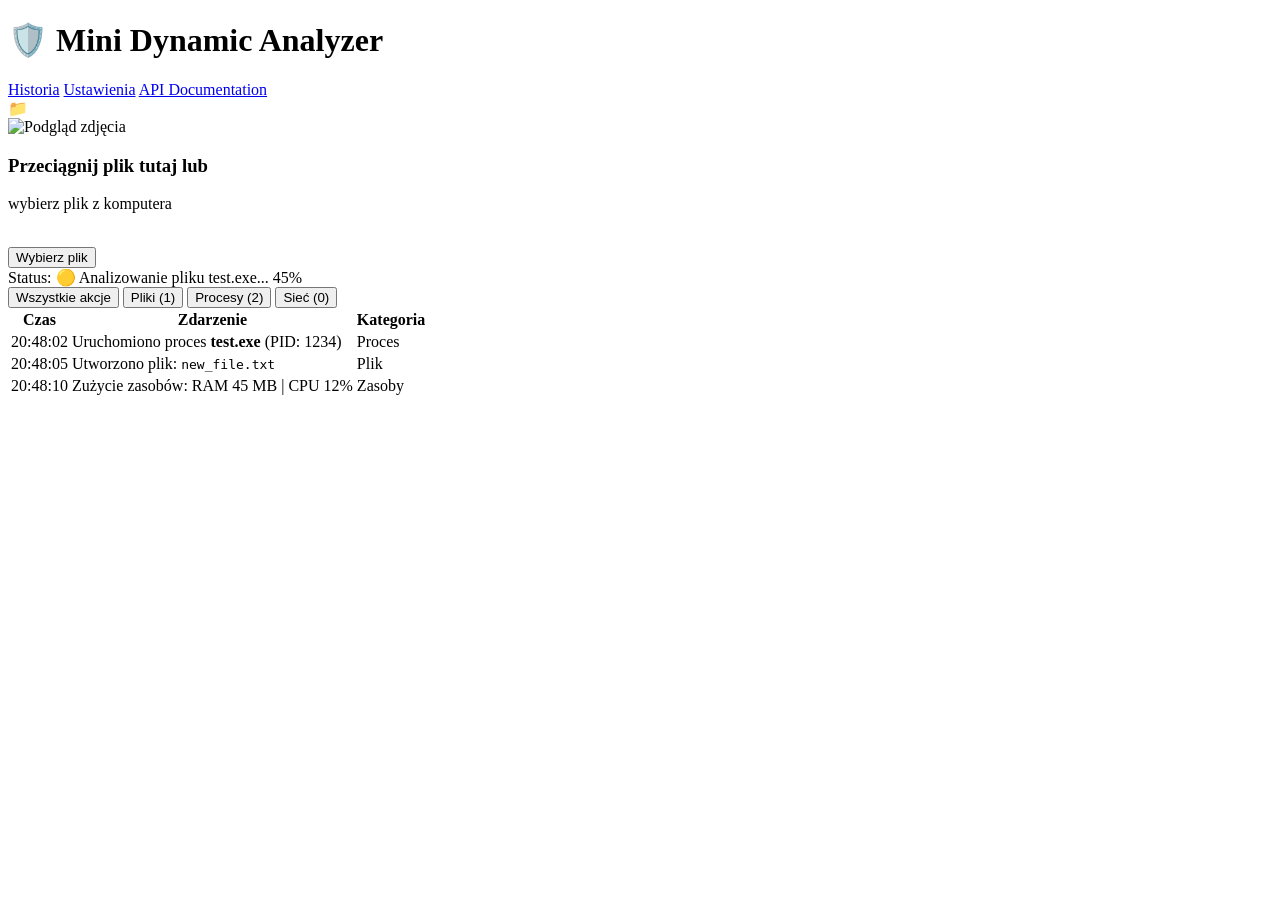
==== frontend/index.html @ e66f9dc0 "move to frontend" ====
<!DOCTYPE html>
<html lang="pl">

<head>
  <meta charset="UTF-8">
  <link rel="stylesheet" href="style.css">
  <meta name="viewport" content="width=device-width, initial-scale=1.0">
  <title>Mini Dynamic Analyzer</title>

</head>

<body>

  <header>
    <h1>🛡️ Mini Dynamic Analyzer</h1>
    <nav>
      <a href="#">Historia</a>
      <a href="#">Ustawienia</a>
      <a href="#">API Documentation</a>
    </nav>
  </header>

  <main>
    <!-- Panel Uploadu -->
    <div class="upload-card" id="drop-zone">
      <div class="upload-icon" id="preview-icon">📁</div>
      <img id="image-preview" class="hidden-preview" src="" alt="Podgląd zdjęcia">
      <h3 id="upload-status">Przeciągnij plik tutaj lub</h3>
      <p class="upload-subtext" id="upload-subtext">wybierz plik z komputera</p>
      <br>
      <button class="btn-submit" id="show-btn" onclick="pokazZdjecie()">Wybierz plik</button>
    </div>

    <!-- Kod z wyborem pliku z komputera-->
    <!--<div class="upload-card" id="drop-zone">
      <div class="upload-icon">📁</div>
      <h3>Przeciągnij i upuść plik .exe tutaj</h3>
      <p style="color: var(--text-muted); margin-top: 5px;">lub kliknij, aby wybrać z komputera</p>
      <input type="file" id="file-input" style="display: none;" accept=".exe">
      <br>
      <button class="btn-submit" onclick="document.getElementById('file-input').click()">Wybierz plik</button>
    </div>-->


    <!-- Pasek Postępu Analizy -->
    <div class="status-card">
      <div class="status-header">
        <span>Status: 🟡 Analizowanie pliku test.exe...</span>
        <span>45%</span>
      </div>
      <div class="progress-bar-bg">
        <div class="progress-bar-fill"></div>
      </div>
    </div>

    <!-- Zakładki -->
    <div class="tabs">
      <button class="tab-btn active">Wszystkie akcje</button>
      <button class="tab-btn">Pliki (1)</button>
      <button class="tab-btn">Procesy (2)</button>
      <button class="tab-btn">Sieć (0)</button>
    </div>

    <!-- Tabela z Wynikami na Żywo -->
    <div class="results-card">
      <table>
        <thead>
          <tr>
            <th>Czas</th>
            <th>Zdarzenie</th>
            <th>Kategoria</th>
          </tr>
        </thead>
        <tbody>
          <tr>
            <td>20:48:02</td>
            <td>Uruchomiono proces <b>test.exe</b> (PID: 1234)</td>
            <td><span class="tag tag-process">Proces</span></td>
          </tr>
          <tr>
            <td>20:48:05</td>
            <td>Utworzono plik: <code>new_file.txt</code></td>
            <td><span class="tag tag-file">Plik</span></td>
          </tr>
          <tr>
            <td>20:48:10</td>
            <td>Zużycie zasobów: RAM 45 MB | CPU 12%</td>
            <td><span class="tag tag-process">Zasoby</span></td>
          </tr>
        </tbody>
      </table>
    </div>
  </main>
  <script>
    function pokazZdjecie() {
      // 1. Ukrywamy ikonę folderu
      document.getElementById('preview-icon').style.display = 'none';

      // 2. Wpisujemy ścieżkę do zdjęcia i je pokazujemy
      const image = document.getElementById('image-preview');
      image.src = 'cam.jpg';
      image.style.display = 'flex';
      image.style.justifyContent = 'center';

      // 3. Zmieniamy tekst nagłówka
      document.getElementById('upload-status').textContent = 'Tak to wygląda na ten tydzień :)';

      // 4. Ukrywamy podtekst "aby wyświetlić podgląd"
      document.getElementById('upload-subtext').style.display = 'none';
    }
  </script>
</body>

</html>
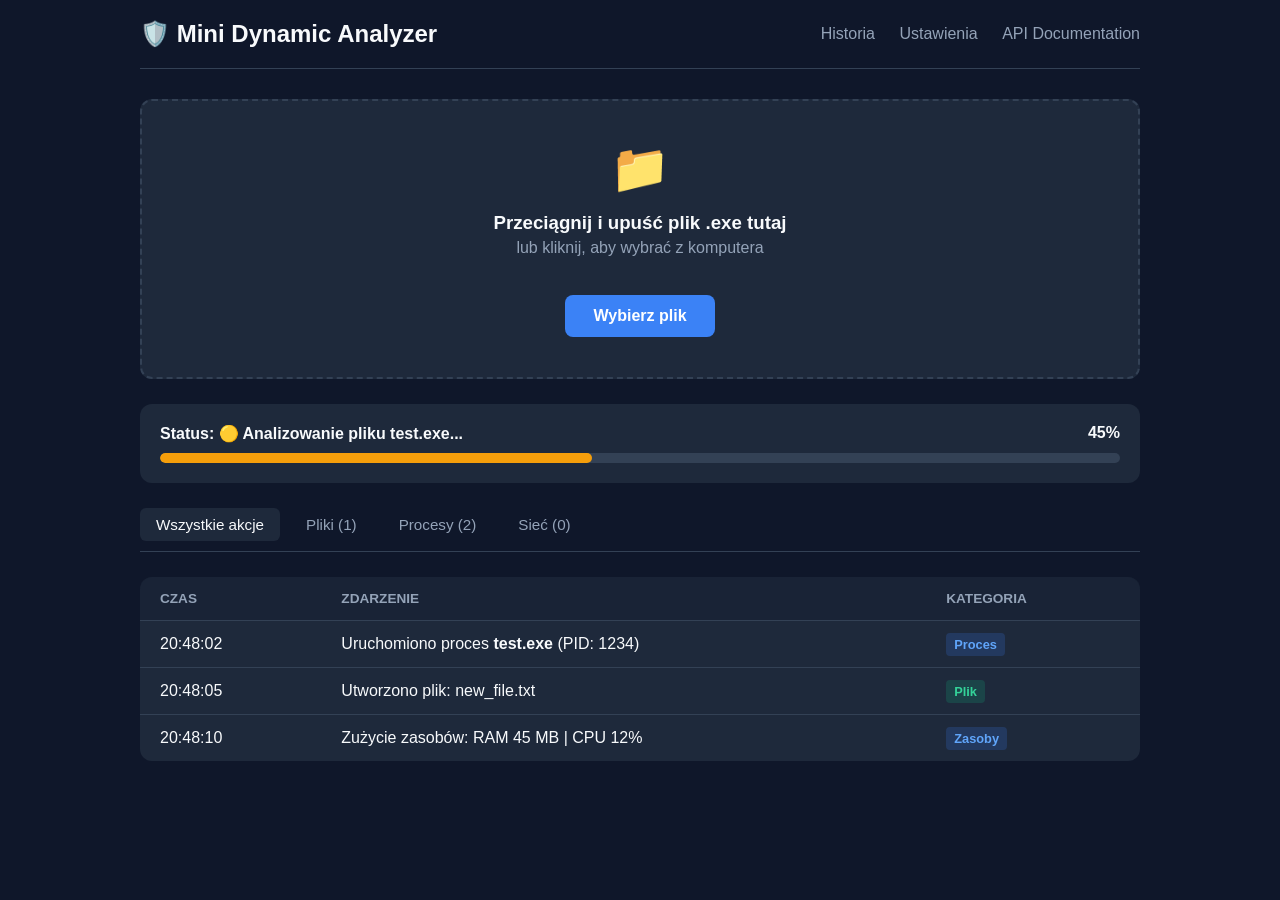
==== commit b03ae777: "Add conditional analysis button" ====
--- a/frontend/index.html
+++ b/frontend/index.html
@@ -22,24 +22,22 @@
 
   <main>
     <!-- Panel Uploadu -->
-    <div class="upload-card" id="drop-zone">
-      <div class="upload-icon" id="preview-icon">📁</div>
-      <img id="image-preview" class="hidden-preview" src="" alt="Podgląd zdjęcia">
-      <h3 id="upload-status">Przeciągnij plik tutaj lub</h3>
-      <p class="upload-subtext" id="upload-subtext">wybierz plik z komputera</p>
-      <br>
-      <button class="btn-submit" id="show-btn" onclick="pokazZdjecie()">Wybierz plik</button>
-    </div>
+    <div class="upload-card" id="upload-container">
+      <div class="upload-icon">📁</div>
 
-    <!-- Kod z wyborem pliku z komputera-->
-    <!--<div class="upload-card" id="drop-zone">
-      <div class="upload-icon">📁</div>
       <h3>Przeciągnij i upuść plik .exe tutaj</h3>
+
       <p style="color: var(--text-muted); margin-top: 5px;">lub kliknij, aby wybrać z komputera</p>
+
       <input type="file" id="file-input" style="display: none;" accept=".exe">
       <br>
-      <button class="btn-submit" onclick="document.getElementById('file-input').click()">Wybierz plik</button>
-    </div>-->
+      <div class="upload-actions">
+        <button type="button" class="btn-submit" id="show-btn"
+          onclick="document.getElementById('file-input').click()">Wybierz plik</button>
+
+        <button type="button" class="btn-submit" id="start-analysis-btn" hidden>Rozpocznij analizę</button>
+      </div>
+    </div>
 
 
     <!-- Pasek Postępu Analizy -->
@@ -91,24 +89,7 @@
       </table>
     </div>
   </main>
-  <script>
-    function pokazZdjecie() {
-      // 1. Ukrywamy ikonę folderu
-      document.getElementById('preview-icon').style.display = 'none';
-
-      // 2. Wpisujemy ścieżkę do zdjęcia i je pokazujemy
-      const image = document.getElementById('image-preview');
-      image.src = 'cam.jpg';
-      image.style.display = 'flex';
-      image.style.justifyContent = 'center';
-
-      // 3. Zmieniamy tekst nagłówka
-      document.getElementById('upload-status').textContent = 'Tak to wygląda na ten tydzień :)';
-
-      // 4. Ukrywamy podtekst "aby wyświetlić podgląd"
-      document.getElementById('upload-subtext').style.display = 'none';
-    }
-  </script>
+  <script src="app.js"></script>
 </body>
 
-</html>
+</html>
--- a/frontend/style.css
+++ b/frontend/style.css
@@ -0,0 +1,304 @@
+:root {
+  --bg-color: #0f172a;
+  --card-bg: #1e293b;
+  --accent-color: #3b82f6;
+  --accent-hover: #2563eb;
+  --text-main: #f8fafc;
+  --text-muted: #94a3b8;
+  --border-color: #334155;
+  --success: #10b981;
+  --warning: #f59e0b;
+}
+
+* {
+  box-sizing: border-box;
+  margin: 0;
+  padding: 0;
+  font-family: 'Segoe UI', Tahoma, Geneva, Verdana, sans-serif;
+}
+
+body {
+  background-color: var(--bg-color);
+  color: var(--text-main);
+  display: flex;
+  flex-direction: column;
+  align-items: center;
+  min-height: 100vh;
+  padding: 20px;
+}
+
+/* Nagłówek */
+header {
+  width: 100%;
+  max-width: 1000px;
+  display: flex;
+  justify-content: space-between;
+  align-items: center;
+  padding-bottom: 20px;
+  border-bottom: 1px solid var(--border-color);
+  margin-bottom: 30px;
+}
+
+header h1 {
+  font-size: 1.5rem;
+  display: flex;
+  align-items: center;
+  gap: 10px;
+}
+
+nav a {
+  color: var(--text-muted);
+  text-decoration: none;
+  margin-left: 20px;
+  transition: color 0.2s;
+}
+
+nav a:hover {
+  color: var(--text-main);
+}
+
+/* Główny kontener */
+main {
+  width: 100%;
+  max-width: 1000px;
+  display: flex;
+  flex-direction: column;
+  gap: 25px;
+}
+
+/* Karta Upload */
+.upload-card {
+  background-color: var(--card-bg);
+  border: 2px dashed var(--border-color);
+  border-radius: 12px;
+  padding: 40px 20px;
+  text-align: center;
+  cursor: pointer;
+  transition: border-color 0.3s, background-color 0.3s;
+}
+
+.upload-card:hover,
+.upload-card.dragover {
+  border-color: var(--accent-color);
+  background-color: #1e293b80;
+}
+
+.upload-icon {
+  font-size: 48px;
+  margin-bottom: 15px;
+}
+
+.btn-submit {
+  margin-top: 20px;
+  background-color: var(--accent-color);
+  color: white;
+  border: none;
+  padding: 12px 28px;
+  font-size: 1rem;
+  font-weight: bold;
+  border-radius: 8px;
+  cursor: pointer;
+  transition: background-color 0.2s;
+}
+
+.btn-submit:hover {
+  background-color: var(--accent-hover);
+}
+
+/* Panel Statusu i Pasek Postępu */
+.status-card {
+  background-color: var(--card-bg);
+  border-radius: 12px;
+  padding: 20px;
+  display: flex;
+  flex-direction: column;
+  gap: 10px;
+}
+
+.status-header {
+  display: flex;
+  justify-content: space-between;
+  font-weight: bold;
+}
+
+.progress-bar-bg {
+  width: 100%;
+  height: 10px;
+  background-color: var(--border-color);
+  border-radius: 5px;
+  overflow: hidden;
+}
+
+.progress-bar-fill {
+  height: 100%;
+  width: 45%;
+  /* Przykładowy postęp */
+  background-color: var(--warning);
+  border-radius: 5px;
+  transition: width 0.4s ease;
+}
+
+/* Zakładki Wyników */
+.tabs {
+  display: flex;
+  gap: 10px;
+  border-bottom: 1px solid var(--border-color);
+  padding-bottom: 10px;
+}
+
+.tab-btn {
+  background: none;
+  border: none;
+  color: var(--text-muted);
+  font-size: 0.95rem;
+  padding: 8px 16px;
+  cursor: pointer;
+  border-radius: 6px;
+  transition: all 0.2s;
+}
+
+.tab-btn.active,
+.tab-btn:hover {
+  color: var(--text-main);
+  background-color: var(--card-bg);
+}
+
+/* Tabela Wyników */
+.results-card {
+  background-color: var(--card-bg);
+  border-radius: 12px;
+  overflow: hidden;
+}
+
+table {
+  width: 100%;
+  border-collapse: collapse;
+  text-align: left;
+}
+
+th,
+td {
+  padding: 14px 20px;
+  border-bottom: 1px solid var(--border-color);
+}
+
+th {
+  background-color: #0f172a50;
+  color: var(--text-muted);
+  font-size: 0.85rem;
+  text-transform: uppercase;
+}
+
+tr:last-child td {
+  border-bottom: none;
+}
+
+/* Tagi statusów w tabeli */
+.tag {
+  padding: 4px 8px;
+  border-radius: 4px;
+  font-size: 0.8rem;
+  font-weight: bold;
+}
+
+.tag-process {
+  background-color: #3b82f630;
+  color: #60a5fa;
+}
+
+.tag-file {
+  background-color: #10b98130;
+  color: #34d399;
+}
+
+.tag-network {
+  background-color: #f59e0b30;
+  color: #fbbf24;
+}
+
+.hidden-preview {
+  display: none;
+  max-width: 100%;
+  max-height: 500px;
+  border-radius: 5px;
+
+  /* Te linie odpowiadają za idealne wyśrodkowanie */
+  margin-left: auto;
+  margin-right: auto;
+  margin-bottom: 15px;
+}
+
+/* Karta wybranego pliku */
+.file-card {
+  display: flex;
+  align-items: center;
+  gap: 16px;
+  max-width: 500px;
+  margin: 28px auto 0;
+  padding: 16px 20px;
+
+  background-color: #0f172a;
+  border: 1px solid var(--border-color);
+  border-radius: 10px;
+
+  text-align: left;
+  overflow-wrap: anywhere;
+}
+
+.file-icon {
+  font-size: 32px;
+  flex-shrink: 0;
+}
+
+.file-info {
+  min-width: 0;
+}
+
+.file-info h4 {
+  font-size: 1rem;
+  margin-bottom: 6px;
+  overflow-wrap: anywhere;
+}
+
+.file-info p {
+  color: var(--text-muted);
+  font-size: 0.9rem;
+  line-height: 1.5;
+  overflow-wrap: anywhere;
+}
+
+/* Mniejszy odstęp między przyciskiem a kartą */
+#upload-container .btn-submit {
+  margin-bottom: 0;
+}
+
+/* Wygląd panelu podczas przeciągania pliku */
+#upload-container.dragover {
+  border-color: var(--accent-color);
+  background-color: #263750;
+}
+
+.upload-actions {
+  display: flex;
+  justify-content: center;
+  align-items: center;
+  flex-wrap: wrap;
+  gap: 12px;
+  margin-top: 20px;
+}
+
+.upload-actions .btn-submit {
+  margin-top: 0;
+}
+
+#start-analysis-btn[hidden] {
+  display: none;
+}
+
+#selected-file-status,
+#demo-status {
+  margin-top: 12px;
+  color: var(--text-muted);
+  font-size: 0.9rem;
+  overflow-wrap: anywhere;
+}
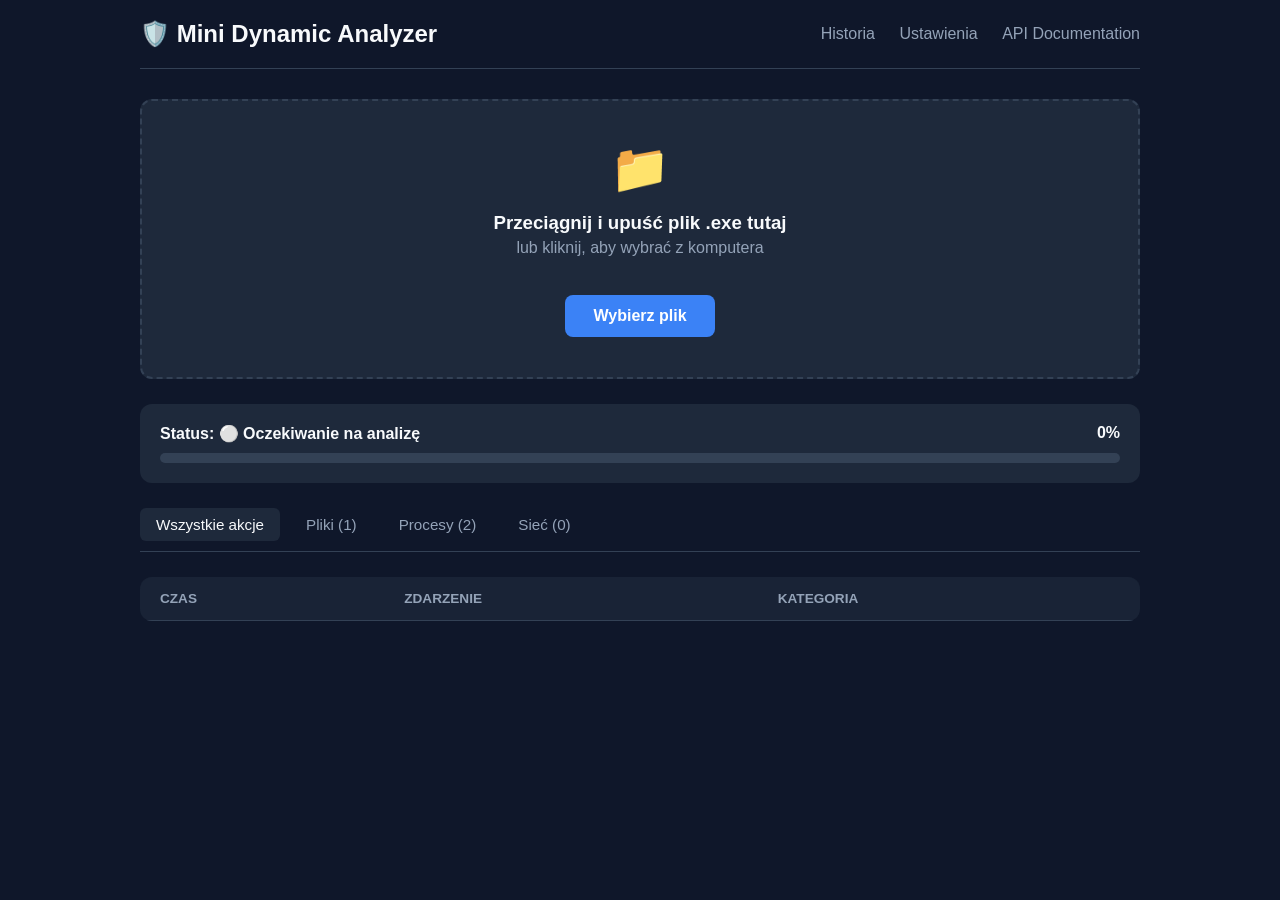
==== commit 2ecb0791: "Improve demo analysis workflow and status panel" ====
--- a/frontend/index.html
+++ b/frontend/index.html
@@ -43,11 +43,11 @@
     <!-- Pasek Postępu Analizy -->
     <div class="status-card">
       <div class="status-header">
-        <span>Status: 🟡 Analizowanie pliku test.exe...</span>
-        <span>45%</span>
+        <span id="analysis-status">Status: ⚪ Oczekiwanie na analizę</span>
+        <span id="analysis-progress-text">0%</span>
       </div>
       <div class="progress-bar-bg">
-        <div class="progress-bar-fill"></div>
+        <div class="progress-bar-fill" id="analysis-progress-bar" style="width: 0%;"></div>
       </div>
     </div>
 
@@ -69,23 +69,7 @@
             <th>Kategoria</th>
           </tr>
         </thead>
-        <tbody>
-          <tr>
-            <td>20:48:02</td>
-            <td>Uruchomiono proces <b>test.exe</b> (PID: 1234)</td>
-            <td><span class="tag tag-process">Proces</span></td>
-          </tr>
-          <tr>
-            <td>20:48:05</td>
-            <td>Utworzono plik: <code>new_file.txt</code></td>
-            <td><span class="tag tag-file">Plik</span></td>
-          </tr>
-          <tr>
-            <td>20:48:10</td>
-            <td>Zużycie zasobów: RAM 45 MB | CPU 12%</td>
-            <td><span class="tag tag-process">Zasoby</span></td>
-          </tr>
-        </tbody>
+        <tbody id="events-body"></tbody>
       </table>
     </div>
   </main>
--- a/frontend/style.css
+++ b/frontend/style.css
@@ -131,8 +131,7 @@
 
 .progress-bar-fill {
   height: 100%;
-  width: 45%;
-  /* Przykładowy postęp */
+  width: 0%;
   background-color: var(--warning);
   border-radius: 5px;
   transition: width 0.4s ease;
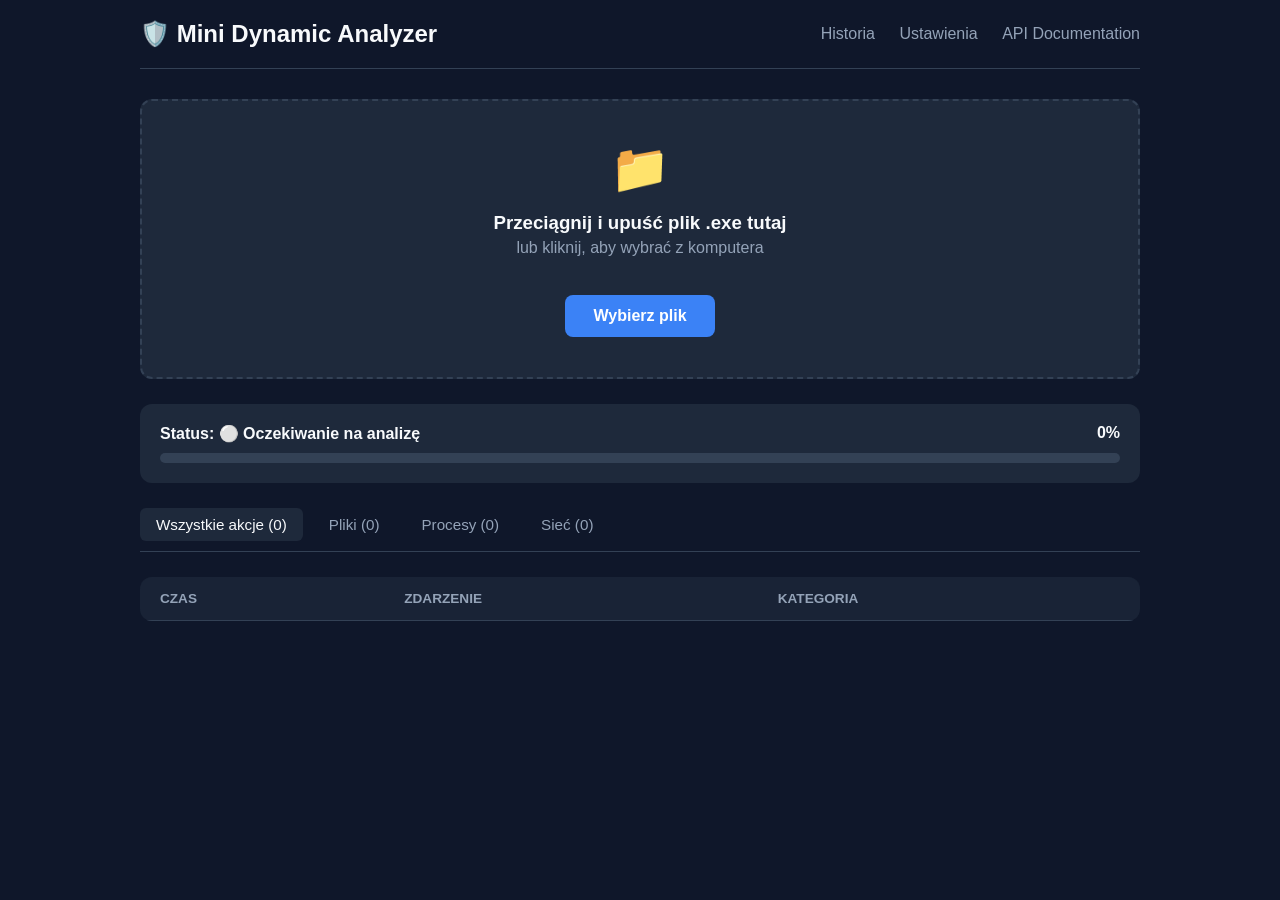
==== commit 53c7562e: "improve event filtering in frontend" ====
--- a/frontend/index.html
+++ b/frontend/index.html
@@ -51,13 +51,23 @@
       </div>
     </div>
 
+
     <!-- Zakładki -->
     <div class="tabs">
-      <button class="tab-btn active">Wszystkie akcje</button>
-      <button class="tab-btn">Pliki (1)</button>
-      <button class="tab-btn">Procesy (2)</button>
-      <button class="tab-btn">Sieć (0)</button>
+      <button class="tab-btn active" data-filter="all">
+        Wszystkie akcje (<span id="count-all">0</span>)
+      </button>
+      <button class="tab-btn" data-filter="Plik">
+        Pliki (<span id="count-files">0</span>)
+      </button>
+      <button class="tab-btn" data-filter="Proces">
+        Procesy (<span id="count-processes">0</span>)
+      </button>
+      <button class="tab-btn" data-filter="Sieć">
+        Sieć (<span id="count-network">0</span>)
+      </button>
     </div>
+
 
     <!-- Tabela z Wynikami na Żywo -->
     <div class="results-card">
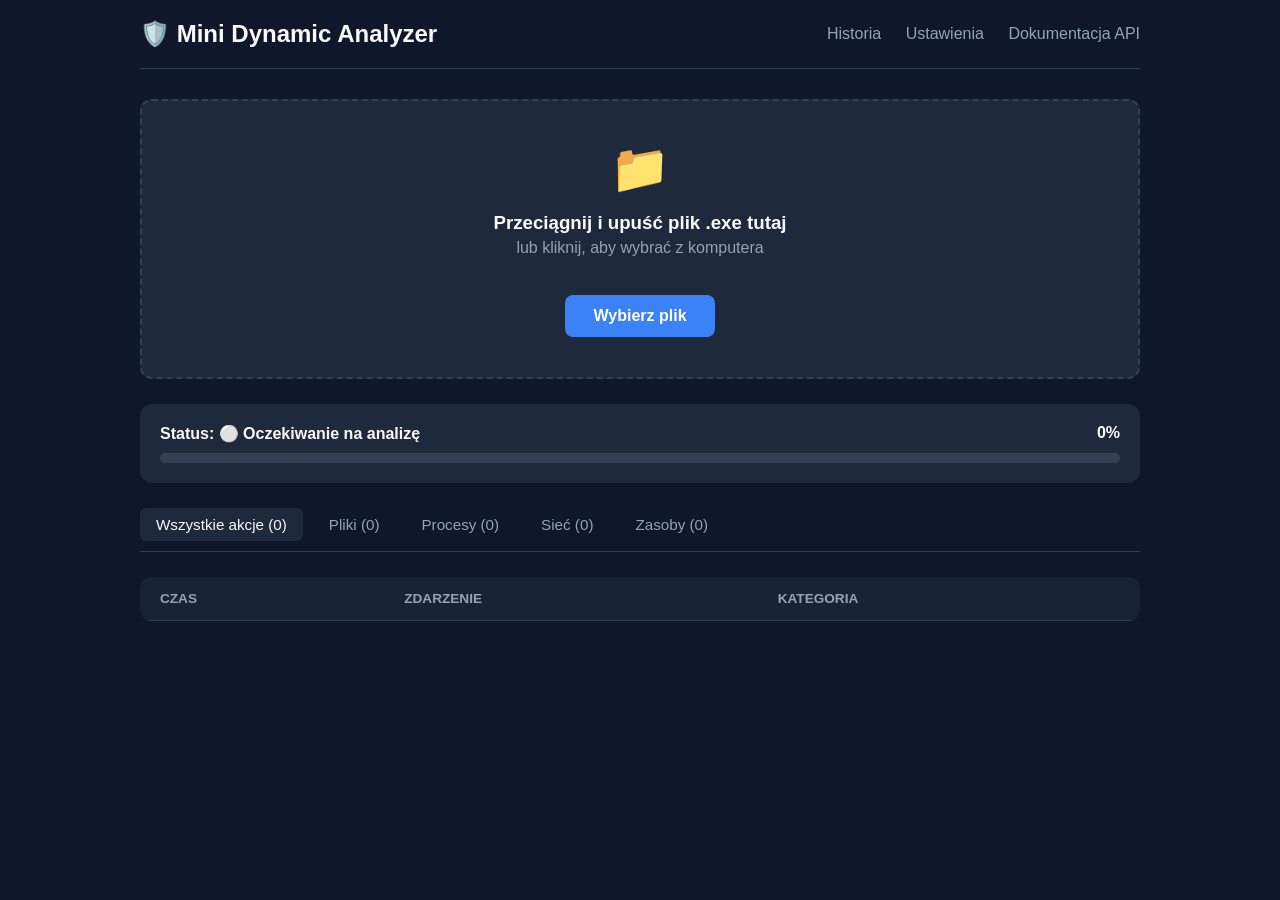
==== commit 5e559464: "Change errors presentation, update menu sections" ====
--- a/frontend/index.html
+++ b/frontend/index.html
@@ -14,19 +14,17 @@
   <header>
     <h1>🛡️ Mini Dynamic Analyzer</h1>
     <nav>
-      <a href="#">Historia</a>
-      <a href="#">Ustawienia</a>
-      <a href="#">API Documentation</a>
+      <a href="#" id="nav-history">Historia</a>
+      <a href="#" id="nav-settings">Ustawienia</a>
+      <a href="/docs" target="_blank">Dokumentacja API</a>
     </nav>
   </header>
 
   <main>
-    <!-- Panel Uploadu -->
     <div class="upload-card" id="upload-container">
       <div class="upload-icon">📁</div>
 
       <h3>Przeciągnij i upuść plik .exe tutaj</h3>
-
       <p style="color: var(--text-muted); margin-top: 5px;">lub kliknij, aby wybrać z komputera</p>
 
       <input type="file" id="file-input" style="display: none;" accept=".exe">
@@ -39,8 +37,6 @@
       </div>
     </div>
 
-
-    <!-- Pasek Postępu Analizy -->
     <div class="status-card">
       <div class="status-header">
         <span id="analysis-status">Status: ⚪ Oczekiwanie na analizę</span>
@@ -51,8 +47,6 @@
       </div>
     </div>
 
-
-    <!-- Zakładki -->
     <div class="tabs">
       <button class="tab-btn active" data-filter="all">
         Wszystkie akcje (<span id="count-all">0</span>)
@@ -66,10 +60,11 @@
       <button class="tab-btn" data-filter="Sieć">
         Sieć (<span id="count-network">0</span>)
       </button>
+      <button class="tab-btn" data-filter="Zasoby">
+        Zasoby (<span id="count-resources">0</span>)
+      </button>
     </div>
 
-
-    <!-- Tabela z Wynikami na Żywo -->
     <div class="results-card">
       <table>
         <thead>
--- a/frontend/style.css
+++ b/frontend/style.css
@@ -300,4 +300,60 @@
   color: var(--text-muted);
   font-size: 0.9rem;
   overflow-wrap: anywhere;
+}
+
+.error-banner {
+  background-color: rgba(248, 81, 73, 0.15);
+  border: 1px solid rgba(248, 81, 73, 0.4);
+  color: #ff7b72;
+  padding: 14px 20px;
+  border-radius: 8px;
+  margin-top: 15px;
+  display: flex;
+  align-items: center;
+  justify-content: space-between;
+  gap: 15px;
+  font-size: 0.95rem;
+  animation: fadeIn 0.3s ease-in-out;
+  max-width: 80%;
+  margin: 15px auto 0;
+  opacity: 1;
+  transition: opacity 0.3s ease, transform 0.3s ease;
+}
+
+.error-banner.fade-out {
+  opacity: 0;
+  transform: translateY(-5px);
+}
+
+.error-banner-content {
+  display: flex;
+  align-items: center;
+  gap: 10px;
+}
+
+.error-close-btn {
+  background: none;
+  border: none;
+  color: #ff7b72;
+  cursor: pointer;
+  font-size: 1.2rem;
+  font-weight: bold;
+  padding: 0 5px;
+}
+
+.error-close-btn:hover {
+  color: #ffa198;
+}
+
+@keyframes fadeIn {
+  from {
+    opacity: 0;
+    transform: translateY(-5px);
+  }
+
+  to {
+    opacity: 1;
+    transform: translateY(0);
+  }
 }
